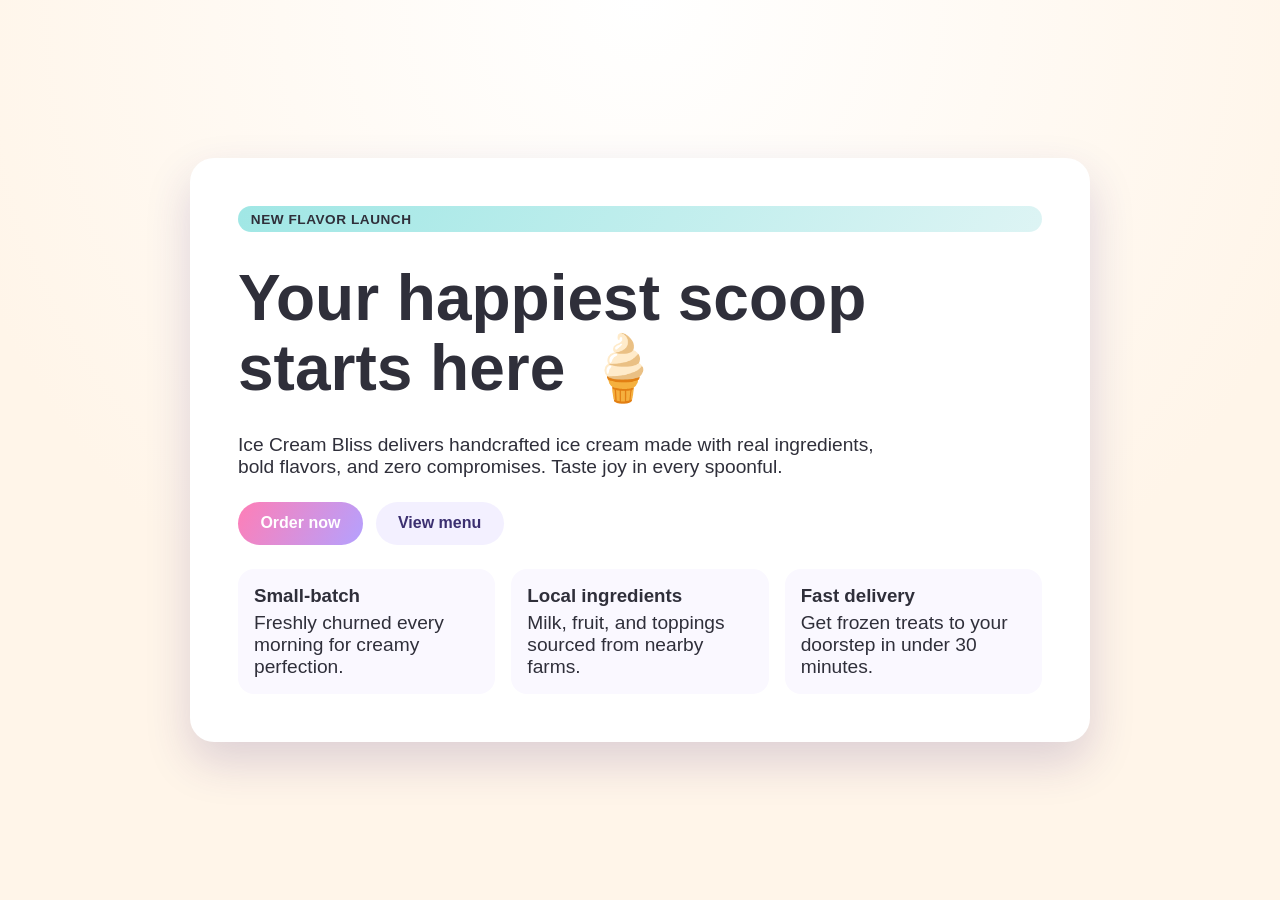
==== index.html @ bdecb58e "Create basic ice cream landing webpage" ====
<!DOCTYPE html>
<html lang="en">
  <head>
    <meta charset="UTF-8" />
    <meta name="viewport" content="width=device-width, initial-scale=1.0" />
    <title>Ice Cream Bliss</title>
    <style>
      :root {
        --pink: #ff7eb6;
        --cream: #fff5e9;
        --mint: #a0e7e5;
        --purple: #b4a1ff;
        --text: #2f2f3a;
      }

      * {
        box-sizing: border-box;
      }

      body {
        margin: 0;
        font-family: "Segoe UI", Tahoma, Geneva, Verdana, sans-serif;
        color: var(--text);
        background: radial-gradient(circle at top, #ffffff 0%, var(--cream) 65%);
      }

      .hero {
        min-height: 100vh;
        display: grid;
        place-items: center;
        padding: 2rem;
      }

      .card {
        width: min(900px, 100%);
        background: white;
        border-radius: 24px;
        padding: clamp(1.5rem, 4vw, 3rem);
        box-shadow: 0 20px 45px rgba(67, 41, 123, 0.18);
        display: grid;
        gap: 1.5rem;
      }

      .pill {
        display: inline-block;
        padding: 0.35rem 0.8rem;
        border-radius: 999px;
        background: linear-gradient(120deg, var(--mint), #ddf4f4);
        font-size: 0.85rem;
        font-weight: 700;
        letter-spacing: 0.04em;
        text-transform: uppercase;
      }

      h1 {
        margin: 0.4rem 0;
        font-size: clamp(2rem, 6vw, 4rem);
        line-height: 1.1;
      }

      p {
        margin: 0;
        font-size: clamp(1rem, 2.5vw, 1.2rem);
        max-width: 60ch;
      }

      .actions {
        display: flex;
        flex-wrap: wrap;
        gap: 0.8rem;
      }

      .button {
        border: none;
        border-radius: 999px;
        padding: 0.8rem 1.4rem;
        font-size: 1rem;
        font-weight: 700;
        cursor: pointer;
        text-decoration: none;
      }

      .button-primary {
        background: linear-gradient(120deg, var(--pink), var(--purple));
        color: white;
      }

      .button-secondary {
        background: #f3f0ff;
        color: #3b2f70;
      }

      .features {
        display: grid;
        grid-template-columns: repeat(auto-fit, minmax(180px, 1fr));
        gap: 1rem;
      }

      .feature {
        background: #faf8ff;
        border-radius: 16px;
        padding: 1rem;
      }

      .feature h3 {
        margin: 0 0 0.3rem;
      }
    </style>
  </head>
  <body>
    <main class="hero">
      <section class="card">
        <span class="pill">New flavor launch</span>
        <h1>Your happiest scoop starts here 🍦</h1>
        <p>
          Ice Cream Bliss delivers handcrafted ice cream made with real ingredients,
          bold flavors, and zero compromises. Taste joy in every spoonful.
        </p>
        <div class="actions">
          <a class="button button-primary" href="#">Order now</a>
          <a class="button button-secondary" href="#">View menu</a>
        </div>
        <div class="features">
          <article class="feature">
            <h3>Small-batch</h3>
            <p>Freshly churned every morning for creamy perfection.</p>
          </article>
          <article class="feature">
            <h3>Local ingredients</h3>
            <p>Milk, fruit, and toppings sourced from nearby farms.</p>
          </article>
          <article class="feature">
            <h3>Fast delivery</h3>
            <p>Get frozen treats to your doorstep in under 30 minutes.</p>
          </article>
        </div>
      </section>
    </main>
  </body>
</html>
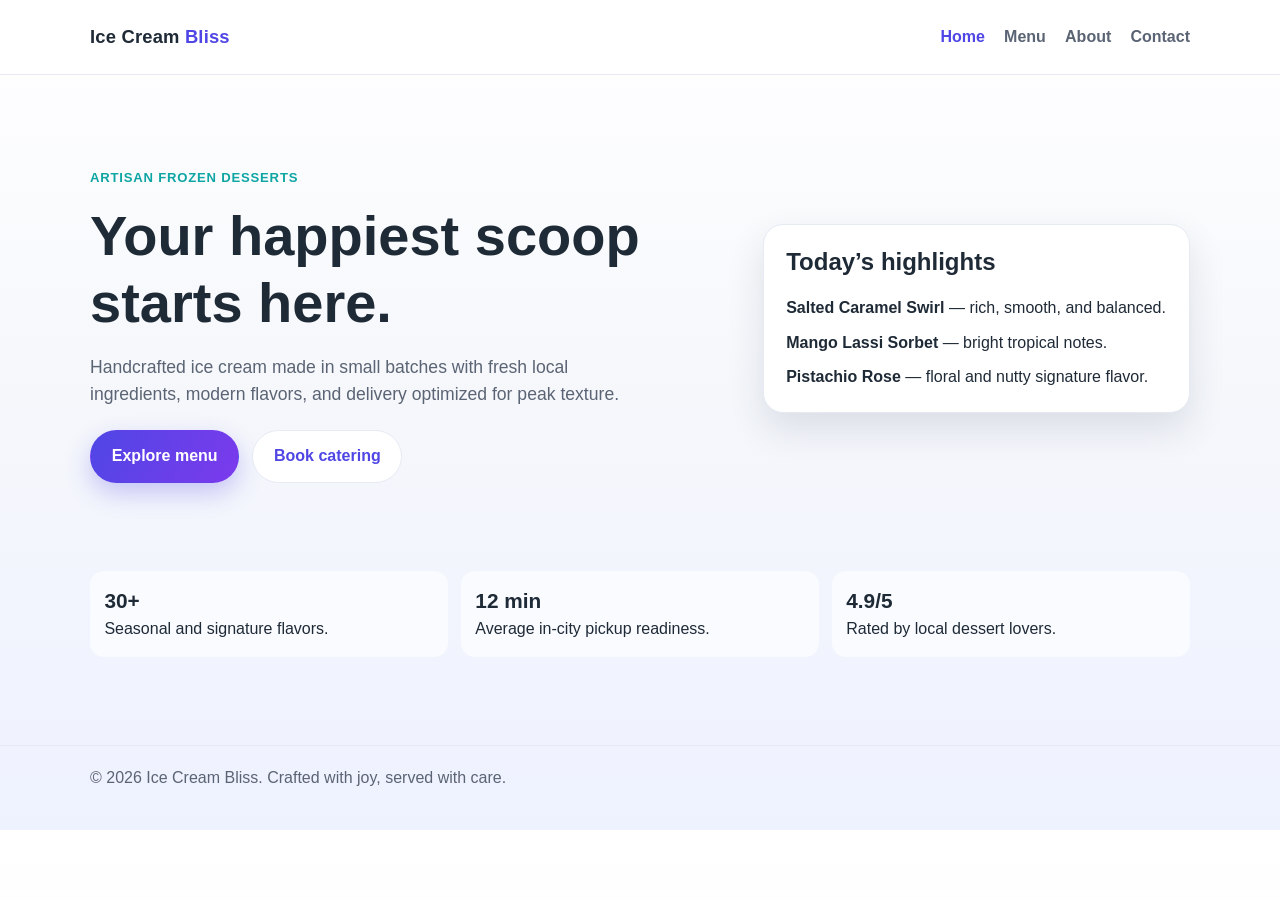
==== commit e9d304ca: "Expand site into professional multi-page experience" ====
--- a/index.html
+++ b/index.html
@@ -3,138 +3,69 @@
   <head>
     <meta charset="UTF-8" />
     <meta name="viewport" content="width=device-width, initial-scale=1.0" />
-    <title>Ice Cream Bliss</title>
-    <style>
-      :root {
-        --pink: #ff7eb6;
-        --cream: #fff5e9;
-        --mint: #a0e7e5;
-        --purple: #b4a1ff;
-        --text: #2f2f3a;
-      }
-
-      * {
-        box-sizing: border-box;
-      }
-
-      body {
-        margin: 0;
-        font-family: "Segoe UI", Tahoma, Geneva, Verdana, sans-serif;
-        color: var(--text);
-        background: radial-gradient(circle at top, #ffffff 0%, var(--cream) 65%);
-      }
-
-      .hero {
-        min-height: 100vh;
-        display: grid;
-        place-items: center;
-        padding: 2rem;
-      }
-
-      .card {
-        width: min(900px, 100%);
-        background: white;
-        border-radius: 24px;
-        padding: clamp(1.5rem, 4vw, 3rem);
-        box-shadow: 0 20px 45px rgba(67, 41, 123, 0.18);
-        display: grid;
-        gap: 1.5rem;
-      }
-
-      .pill {
-        display: inline-block;
-        padding: 0.35rem 0.8rem;
-        border-radius: 999px;
-        background: linear-gradient(120deg, var(--mint), #ddf4f4);
-        font-size: 0.85rem;
-        font-weight: 700;
-        letter-spacing: 0.04em;
-        text-transform: uppercase;
-      }
-
-      h1 {
-        margin: 0.4rem 0;
-        font-size: clamp(2rem, 6vw, 4rem);
-        line-height: 1.1;
-      }
-
-      p {
-        margin: 0;
-        font-size: clamp(1rem, 2.5vw, 1.2rem);
-        max-width: 60ch;
-      }
-
-      .actions {
-        display: flex;
-        flex-wrap: wrap;
-        gap: 0.8rem;
-      }
-
-      .button {
-        border: none;
-        border-radius: 999px;
-        padding: 0.8rem 1.4rem;
-        font-size: 1rem;
-        font-weight: 700;
-        cursor: pointer;
-        text-decoration: none;
-      }
-
-      .button-primary {
-        background: linear-gradient(120deg, var(--pink), var(--purple));
-        color: white;
-      }
-
-      .button-secondary {
-        background: #f3f0ff;
-        color: #3b2f70;
-      }
-
-      .features {
-        display: grid;
-        grid-template-columns: repeat(auto-fit, minmax(180px, 1fr));
-        gap: 1rem;
-      }
-
-      .feature {
-        background: #faf8ff;
-        border-radius: 16px;
-        padding: 1rem;
-      }
-
-      .feature h3 {
-        margin: 0 0 0.3rem;
-      }
-    </style>
+    <title>Ice Cream Bliss | Premium Scoop Experience</title>
+    <link rel="stylesheet" href="styles.css" />
   </head>
   <body>
-    <main class="hero">
-      <section class="card">
-        <span class="pill">New flavor launch</span>
-        <h1>Your happiest scoop starts here 🍦</h1>
-        <p>
-          Ice Cream Bliss delivers handcrafted ice cream made with real ingredients,
-          bold flavors, and zero compromises. Taste joy in every spoonful.
-        </p>
-        <div class="actions">
-          <a class="button button-primary" href="#">Order now</a>
-          <a class="button button-secondary" href="#">View menu</a>
+    <header class="site-header">
+      <div class="container nav">
+        <a class="brand" href="index.html">Ice Cream <span>Bliss</span></a>
+        <ul class="nav-links">
+          <li><a class="active" href="index.html">Home</a></li>
+          <li><a href="menu.html">Menu</a></li>
+          <li><a href="about.html">About</a></li>
+          <li><a href="contact.html">Contact</a></li>
+        </ul>
+      </div>
+    </header>
+
+    <main>
+      <section class="hero">
+        <div class="container hero-grid">
+          <div>
+            <p class="kicker">Artisan frozen desserts</p>
+            <h1>Your happiest scoop starts here.</h1>
+            <p class="lead">
+              Handcrafted ice cream made in small batches with fresh local ingredients,
+              modern flavors, and delivery optimized for peak texture.
+            </p>
+            <div class="actions">
+              <a class="btn btn-primary" href="menu.html">Explore menu</a>
+              <a class="btn btn-secondary" href="contact.html">Book catering</a>
+            </div>
+          </div>
+
+          <aside class="panel">
+            <h2>Today’s highlights</h2>
+            <ul class="contact-list">
+              <li><strong>Salted Caramel Swirl</strong> — rich, smooth, and balanced.</li>
+              <li><strong>Mango Lassi Sorbet</strong> — bright tropical notes.</li>
+              <li><strong>Pistachio Rose</strong> — floral and nutty signature flavor.</li>
+            </ul>
+          </aside>
         </div>
-        <div class="features">
-          <article class="feature">
-            <h3>Small-batch</h3>
-            <p>Freshly churned every morning for creamy perfection.</p>
+      </section>
+
+      <section class="section">
+        <div class="container stats">
+          <article class="stat">
+            <strong>30+</strong>
+            Seasonal and signature flavors.
           </article>
-          <article class="feature">
-            <h3>Local ingredients</h3>
-            <p>Milk, fruit, and toppings sourced from nearby farms.</p>
+          <article class="stat">
+            <strong>12 min</strong>
+            Average in-city pickup readiness.
           </article>
-          <article class="feature">
-            <h3>Fast delivery</h3>
-            <p>Get frozen treats to your doorstep in under 30 minutes.</p>
+          <article class="stat">
+            <strong>4.9/5</strong>
+            Rated by local dessert lovers.
           </article>
         </div>
       </section>
     </main>
+
+    <footer class="footer">
+      <div class="container">© 2026 Ice Cream Bliss. Crafted with joy, served with care.</div>
+    </footer>
   </body>
 </html>
--- a/styles.css
+++ b/styles.css
@@ -0,0 +1,233 @@
+:root {
+  --bg: #f5f7fb;
+  --surface: #ffffff;
+  --surface-soft: #f9fbff;
+  --text: #1f2a37;
+  --muted: #5b6474;
+  --primary: #4f46e5;
+  --primary-dark: #3b35b6;
+  --accent: #0ea5a4;
+  --border: #e5eaf3;
+  --shadow: 0 16px 36px rgba(35, 46, 76, 0.12);
+}
+
+* {
+  box-sizing: border-box;
+}
+
+html,
+body {
+  margin: 0;
+  padding: 0;
+}
+
+body {
+  font-family: Inter, "Segoe UI", Roboto, Helvetica, Arial, sans-serif;
+  color: var(--text);
+  background: linear-gradient(180deg, #ffffff 0%, var(--bg) 48%, #eef2ff 100%);
+  line-height: 1.55;
+}
+
+a {
+  color: inherit;
+}
+
+.container {
+  width: min(1100px, 92%);
+  margin: 0 auto;
+}
+
+.site-header {
+  position: sticky;
+  top: 0;
+  z-index: 10;
+  backdrop-filter: blur(8px);
+  background: rgba(255, 255, 255, 0.85);
+  border-bottom: 1px solid var(--border);
+}
+
+.nav {
+  display: flex;
+  align-items: center;
+  justify-content: space-between;
+  min-height: 74px;
+}
+
+.brand {
+  font-weight: 800;
+  font-size: 1.15rem;
+  text-decoration: none;
+  letter-spacing: 0.01em;
+}
+
+.brand span {
+  color: var(--primary);
+}
+
+.nav-links {
+  list-style: none;
+  display: flex;
+  gap: 1.2rem;
+  padding: 0;
+  margin: 0;
+}
+
+.nav-links a {
+  text-decoration: none;
+  color: var(--muted);
+  font-weight: 600;
+}
+
+.nav-links a:hover,
+.nav-links a.active {
+  color: var(--primary);
+}
+
+.btn {
+  display: inline-block;
+  border-radius: 999px;
+  text-decoration: none;
+  font-weight: 700;
+  padding: 0.8rem 1.3rem;
+  border: 1px solid transparent;
+}
+
+.btn-primary {
+  background: linear-gradient(120deg, var(--primary), #7c3aed);
+  color: #fff;
+  box-shadow: 0 10px 24px rgba(79, 70, 229, 0.28);
+}
+
+.btn-primary:hover {
+  background: linear-gradient(120deg, var(--primary-dark), #5b21b6);
+}
+
+.btn-secondary {
+  background: #fff;
+  color: var(--primary);
+  border-color: var(--border);
+}
+
+.hero {
+  padding: 5rem 0 3rem;
+}
+
+.hero-grid {
+  display: grid;
+  grid-template-columns: 1.2fr 0.8fr;
+  gap: 2rem;
+  align-items: center;
+}
+
+.kicker {
+  color: var(--accent);
+  text-transform: uppercase;
+  font-weight: 700;
+  letter-spacing: 0.06em;
+  font-size: 0.82rem;
+}
+
+h1,
+h2,
+h3 {
+  margin-top: 0;
+  line-height: 1.2;
+}
+
+h1 {
+  font-size: clamp(2rem, 6vw, 3.5rem);
+  margin-bottom: 0.9rem;
+}
+
+.lead {
+  color: var(--muted);
+  font-size: 1.1rem;
+  max-width: 58ch;
+}
+
+.actions {
+  display: flex;
+  gap: 0.8rem;
+  flex-wrap: wrap;
+  margin-top: 1.4rem;
+}
+
+.panel {
+  background: var(--surface);
+  border-radius: 20px;
+  box-shadow: var(--shadow);
+  border: 1px solid var(--border);
+  padding: 1.4rem;
+}
+
+.stats {
+  display: grid;
+  grid-template-columns: repeat(3, 1fr);
+  gap: 0.8rem;
+}
+
+.stat {
+  background: var(--surface-soft);
+  border-radius: 14px;
+  padding: 0.9rem;
+}
+
+.stat strong {
+  display: block;
+  font-size: 1.3rem;
+}
+
+.section {
+  padding: 2.5rem 0;
+}
+
+.cards {
+  display: grid;
+  grid-template-columns: repeat(auto-fit, minmax(220px, 1fr));
+  gap: 1rem;
+}
+
+.card {
+  background: var(--surface);
+  border-radius: 16px;
+  padding: 1.2rem;
+  border: 1px solid var(--border);
+}
+
+.price {
+  font-size: 1.4rem;
+  font-weight: 800;
+  color: var(--primary);
+}
+
+.footer {
+  margin-top: 3rem;
+  border-top: 1px solid var(--border);
+  padding: 1.3rem 0 2.4rem;
+  color: var(--muted);
+}
+
+.contact-list {
+  list-style: none;
+  padding: 0;
+  margin: 0;
+  display: grid;
+  gap: 0.6rem;
+}
+
+@media (max-width: 820px) {
+  .nav {
+    flex-direction: column;
+    justify-content: center;
+    padding: 0.8rem 0;
+    gap: 0.7rem;
+  }
+
+  .hero-grid {
+    grid-template-columns: 1fr;
+  }
+
+  .stats {
+    grid-template-columns: 1fr;
+  }
+}
